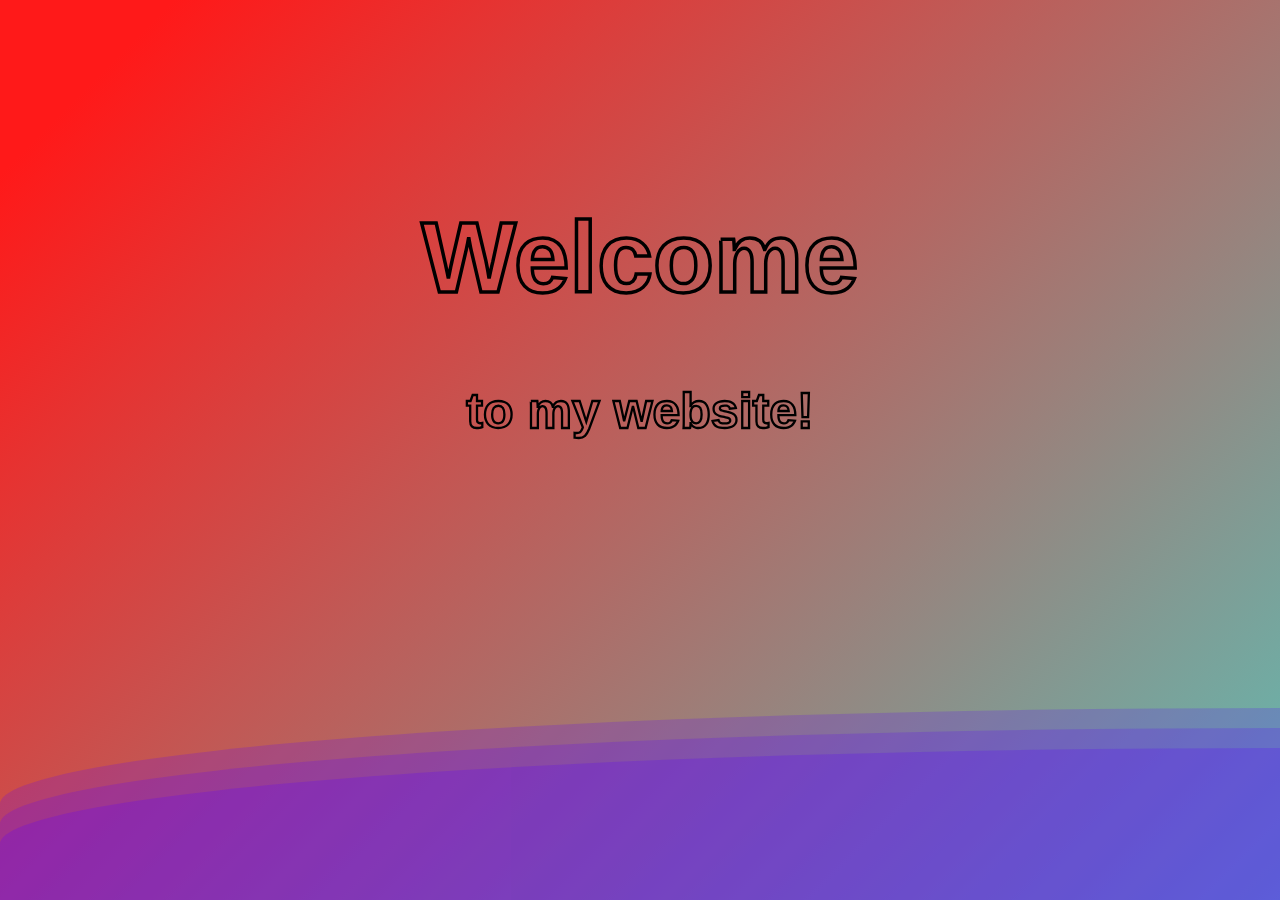
==== index.html @ c53c3adb "initial" ====
<!DOCTYPE html>
<!-- Credits to https://codepen.io/baarbaracrr/pen/KKovmGb -->
<html lang='en'>
	<head>
		<title>skitles site</title>                                 <!-- Tab Title  -->
        <link rel="icon" href="img/sparkles.svg" type="image/x-icon">    <!-- Tab-Icon   -->
		<meta charset='utf-8'/>                     
        <link rel="stylesheet" href="woof.css">
	</head>
	<body>
        <div>
            <div class="wave"></div>
            <div class="wave"></div>
            <div class="wave"></div>
        </div>
    </body>
    <main>  
        <h1 class="title-h1">Welcome</h1>    <!-- Title -->
        <h3 class="title-h3">to my website!</h3> <!-- Subtitle -->
    </main>
</html>
---- woof.css ----
/* Credits to https://codepen.io/baarbaracrr/pen/KKovmGb */
/**/
body {
    margin: auto;
    font-family: -apple-system, BlinkMacSystemFont, sans-serif;
    overflow: auto;
    background: linear-gradient(315deg, rgba(101,0,94,1) 3%, rgba(60,132,206,1) 38%, rgba(48,238,226,1) 68%, rgba(255,25,25,1) 98%);
    animation: gradient 15s ease infinite;
    background-size: 400% 400%;
    background-attachment: fixed;
}

@keyframes gradient {
    0% {
        background-position: 0% 0%;
    }
    50% {
        background-position: 100% 100%;
    }
    100% {
        background-position: 0% 0%;
    }
}

.wave {
    background: rgba(93, 0, 255, 0.25);
    border-radius: 1000% 1000% 0 0;
    position: fixed;
    width: 200%;
    height: 12em;
    animation: wave 10s -3s linear infinite;
    transform: translate3d(0, 0, 0);
    opacity: 0.8;
    bottom: 0;
    left: 0;
    z-index: -1;
}

.wave:nth-of-type(2) {
    bottom: -1.25em;
    animation: wave 18s linear reverse infinite;
    opacity: 0.8;
}

.wave:nth-of-type(3) {
    bottom: -2.5em;
    animation: wave 20s -1s reverse infinite;
    opacity: 0.9;
}

@keyframes wave {
    2% {
        transform: translateX(1);
    }

    25% {
        transform: translateX(-25%);
    }

    50% {
        transform: translateX(-50%);
    }

    75% {
        transform: translateX(-25%);
    }

    100% {
        transform: translateX(1);
    }
}

.title-h1 {
    text-align: center;
    color: rgba(255, 255, 255, 0);
    -webkit-text-stroke: 3.5px rgb(0, 0, 0);
    font-size: 100px;
    margin-top: 200px;
    font-weight: bold;
}
.title-h2 {
    text-align: center;
    color: rgba(255, 255, 255, 0);
    -webkit-text-stroke: 3.5px rgb(0, 0, 0);
    font-size: 75px;
    margin-top: 30px;
    font-weight: bold;
}
.title-h3 {
    text-align: center;
    color: rgba(255, 255, 255, 0);
    -webkit-text-stroke: 2.3px rgb(0, 0, 0);
    font-size: 50px;
    margin-top: 10px;
    font-weight: bold;
}
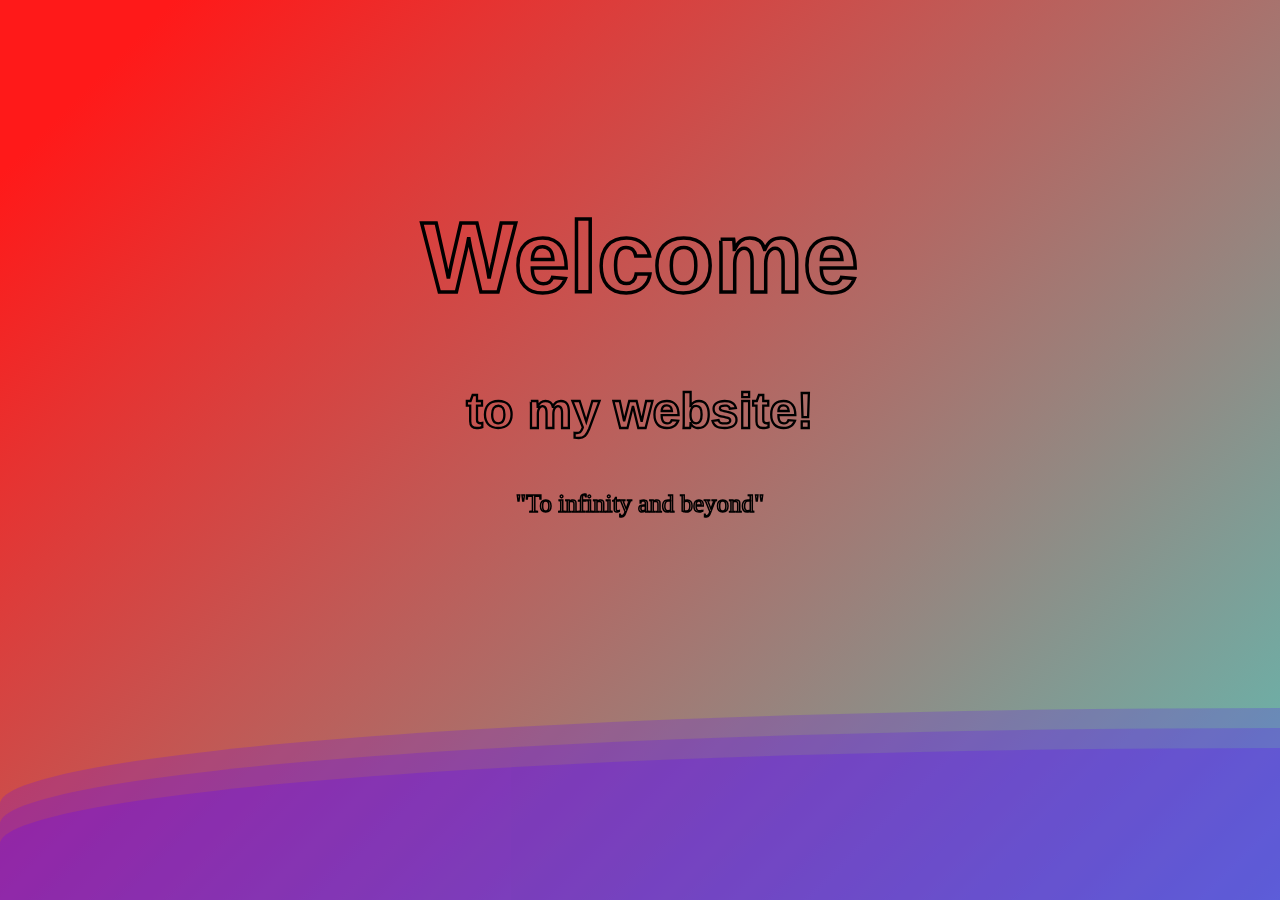
==== commit 124913db: "modified:   index.html" ====
--- a/index.html
+++ b/index.html
@@ -17,5 +17,6 @@
     <main>  
         <h1 class="title-h1">Welcome</h1>    <!-- Title -->
         <h3 class="title-h3">to my website!</h3> <!-- Subtitle -->
+        <p class="title-desc">"To infinity and beyond"</p>
     </main>
 </html>
--- a/woof.css
+++ b/woof.css
@@ -93,4 +93,12 @@
     font-size: 50px;
     margin-top: 10px;
     font-weight: bold;
+}
+.title-desc {
+    text-align: center;
+    color: rgba(255, 255, 255, 0);
+    -webkit-text-stroke: 1.5px rgb(0, 0, 0);
+    font-size: 25px;
+    margin-top: 15px;
+    font-family: cursive;
 }
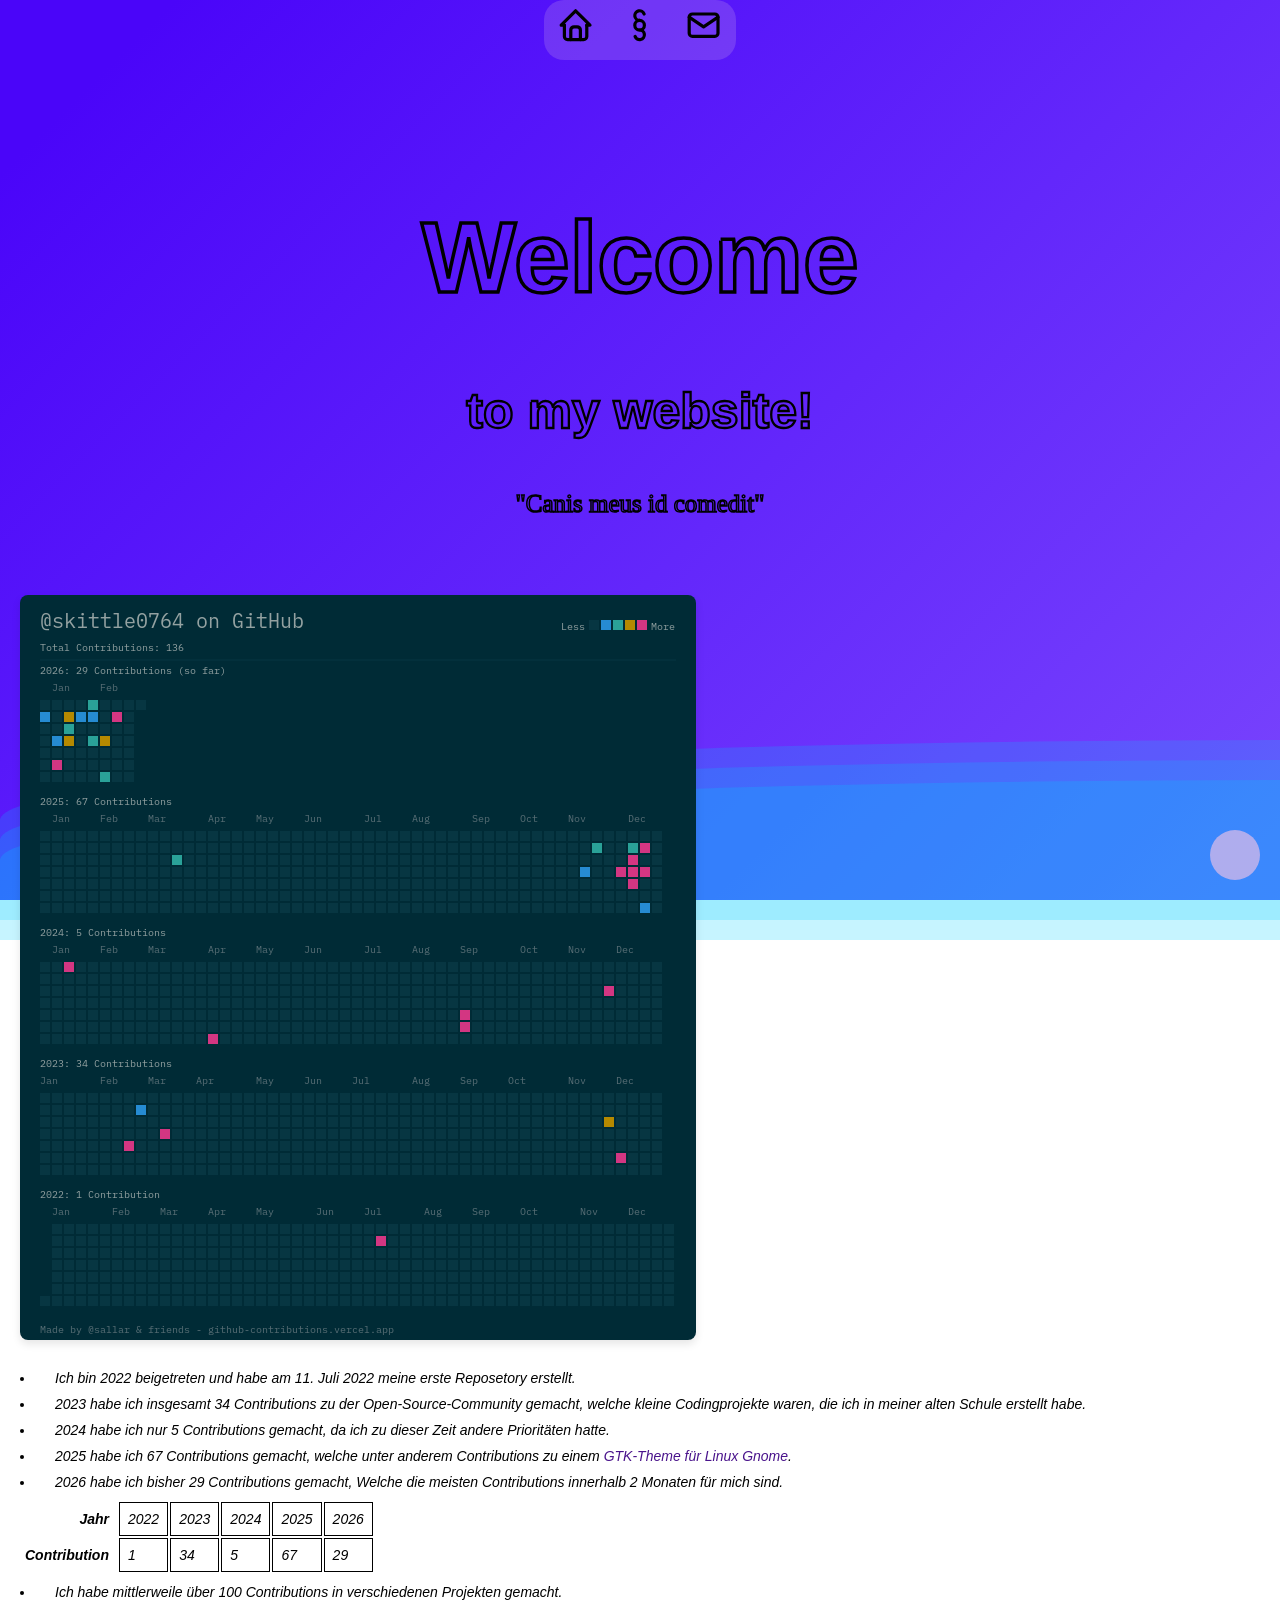
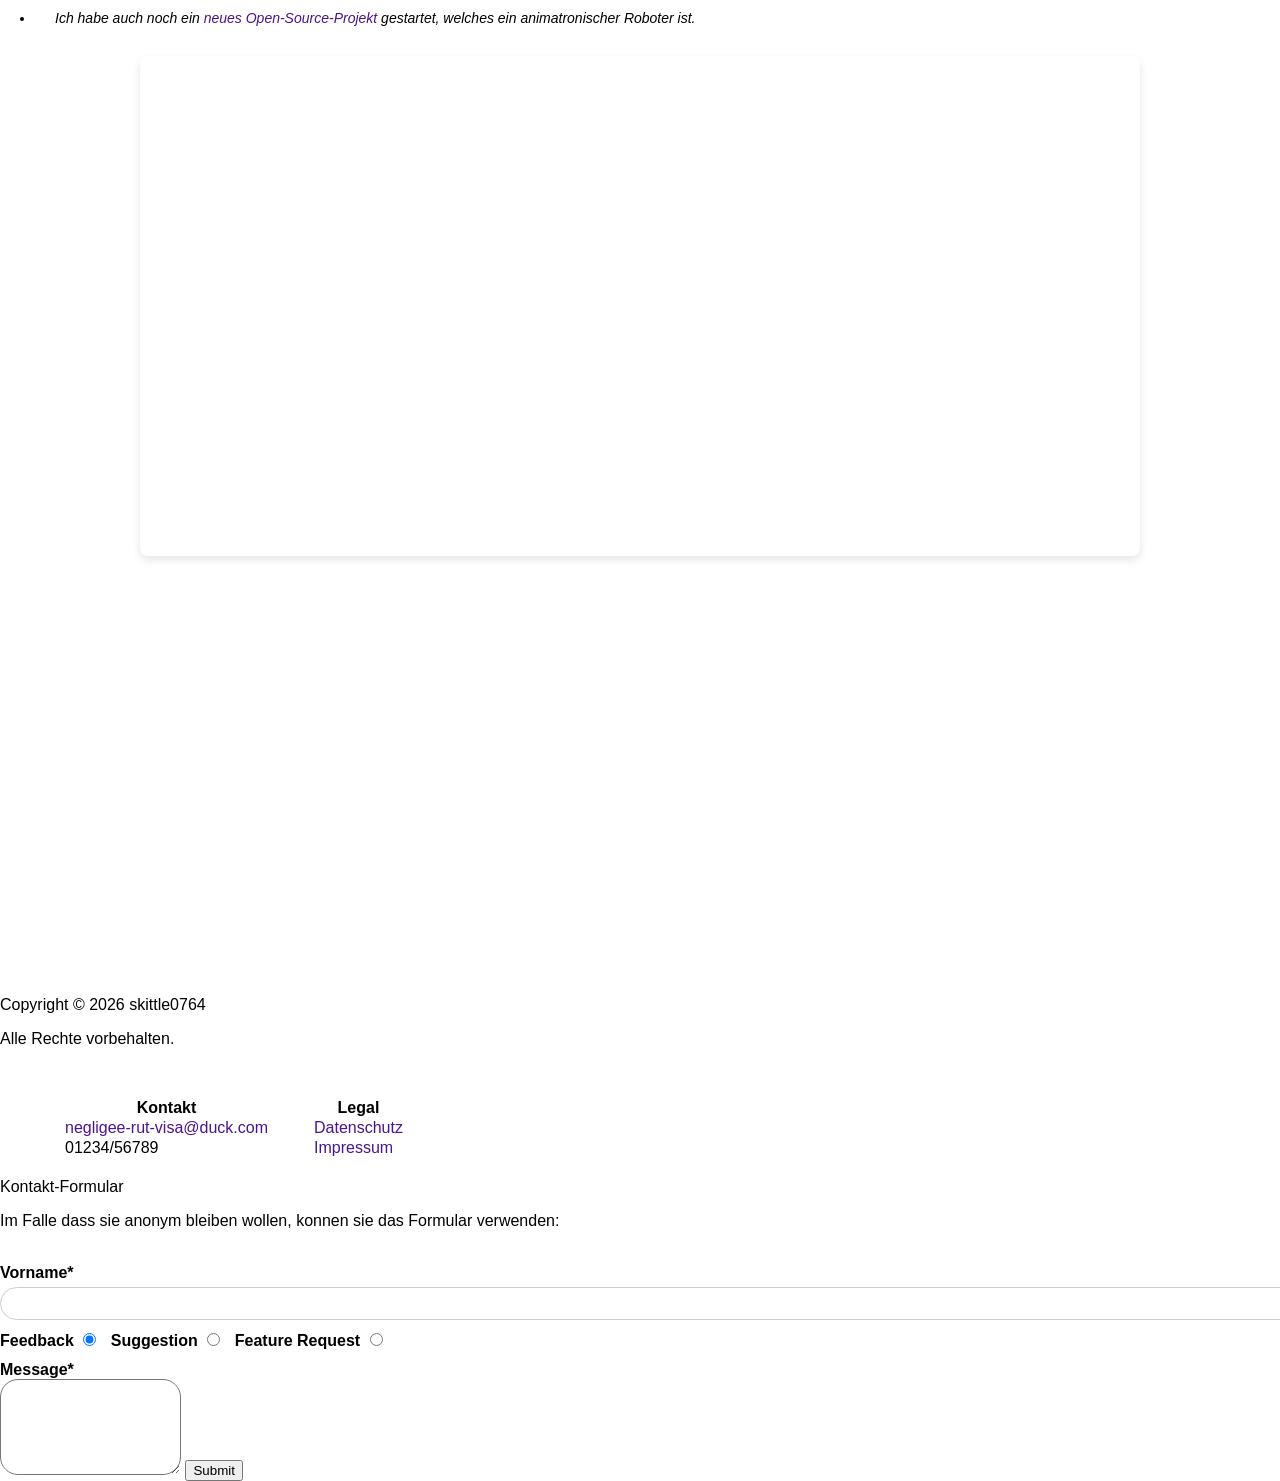
==== commit 8ea910a8: "finally done.. deadlines tmr.. and its 10:42 pm" ====
--- a/index.html
+++ b/index.html
@@ -1,22 +1,169 @@
 <!DOCTYPE html>
-<!-- Credits to https://codepen.io/baarbaracrr/pen/KKovmGb -->
-<html lang='en'>
-	<head>
-		<title>skitles site</title>                                 <!-- Tab Title  -->
-        <link rel="icon" href="img/sparkles.svg" type="image/x-icon">    <!-- Tab-Icon   -->
-		<meta charset='utf-8'/>                     
-        <link rel="stylesheet" href="woof.css">
-	</head>
-	<body>
+<html lang='de'>
+
+<head>
+    <title>skitles site</title> <!-- Tab Title  -->
+    <link rel="icon" href="img/sparkles.svg" type="image/x-icon"> <!-- Tab-Icon   -->
+    <meta charset='utf-8' />
+    <link rel="stylesheet" href="style.css">
+</head>
+
+<body class="index">
+    <nav class="head-menu">
+        <a class="hm-svg" href="index.html">
+            <svg class="hm-svg" xmlns="img/svg" width="24" height="24" viewBox="0 0 24 24" fill="none"
+                stroke="currentColor" stroke-width="2" stroke-linecap="round" stroke-linejoin="round">
+                <path stroke="none" d="M0 0h24v24H0z" fill="none" />
+                <path d="M5 12l-2 0l9 -9l9 9l-2 0" />
+                <path d="M5 12v7a2 2 0 0 0 2 2h10a2 2 0 0 0 2 -2v-7" />
+                <path d="M9 21v-6a2 2 0 0 1 2 -2h2a2 2 0 0 1 2 2v6" />
+            </svg>
+        </a>
+        <a class="hm-svg" href="datenschutz.html">
+            <svg class="hm-svg" xmlns="img/svg" width="24" height="24" viewBox="0 0 24 24" fill="none"
+                stroke="currentColor" stroke-width="2" stroke-linecap="round" stroke-linejoin="round">
+                <path stroke="none" d="M0 0h24v24H0z" fill="none" />
+                <path d="M9.172 19a3 3 0 1 0 2.828 -4" />
+                <path d="M14.83 5a3 3 0 1 0 -2.83 4" />
+                <path d="M9 12a3 3 0 1 0 6 0a3 3 0 1 0 -6 0" />
+            </svg>
+        </a>
+        <a class="hm-svg" href="impressium.html">
+            <svg class="hm-svg" xmlns="img/svg" width="24" height="24" viewBox="0 0 24 24" fill="none"
+                stroke="currentColor" stroke-width="2" stroke-linecap="round" stroke-linejoin="round">
+                <path stroke="none" d="M0 0h24v24H0z" fill="none" />
+                <path d="M3 7a2 2 0 0 1 2 -2h14a2 2 0 0 1 2 2v10a2 2 0 0 1 -2 2h-14a2 2 0 0 1 -2 -2v-10" />
+                <path d="M3 7l9 6l9 -6" />
+            </svg>
+        </a>
+        <!-- SVG Icons von https://tabler.io/icons -->
+    </nav>
+    <!--
+    <svg class="hb-bar" xmlns="img/svg" width="24" height="24" viewBox="0 0 24 24" fill="none" stroke="currentColor" stroke-width="2" stroke-linecap="round" stroke-linejoin="round" class="icon icon-tabler icons-tabler-outline icon-tabler-separator"><path stroke="none" d="M0 0h24v24H0z" fill="none"/><path d="M3 12l0 .01" /><path d="M7 12l10 0" /><path d="M21 12l0 .01" /></svg>
+-->
+    <button class="bottom-jump">
+        <a href="#footer">
+            <svg xmlns="img/svg" width="24" height="24" viewBox="0 0 24 24" fill="none" stroke="currentColor"
+                stroke-width="2" stroke-linecap="round" stroke-linejoin="round" <path stroke="none" d="M0 0h24v24H0z"
+                fill="none" />
+            <path d="M8 12l4 4l4 -4" />
+            <path d="M12 8v8" />
+            <path d="M12 3c7.2 0 9 1.8 9 9c0 7.2 -1.8 9 -9 9c-7.2 0 -9 -1.8 -9 -9c0 -7.2 1.8 -9 9 -9" />
+            </svg>
+        </a>
+    </button>
+    <div>
+        <div class="wave"></div>
+        <div class="wave"></div>
+        <div class="wave"></div>
+    </div>
+    <main>
+        <h1 class="title-h1">Welcome</h1> <!-- Title -->
+        <h3 class="title-h3">to my website!</h3> <!-- Subtitle -->
+        <p class="title-quote">"Canis meus id comedit"</p>
+        <p class="title-quote-translation">Übersetzung: "Mein Hund hats gegessen"</p>
         <div>
-            <div class="wave"></div>
-            <div class="wave"></div>
-            <div class="wave"></div>
+            <img class="graph-img" src="img/contributions.png" alt="contributions"> <!-- GitHub Contributions Graph -->
+            <div class="graph-img-caption">
+                <ul>
+                    <li>Ich bin 2022 beigetreten und habe am 11. Juli 2022 meine erste Reposetory erstellt.</li>
+                    <li>2023 habe ich insgesamt 34 Contributions zu der Open-Source-Community gemacht,
+                        welche kleine Codingprojekte waren, die ich in meiner alten Schule erstellt habe.</li>
+                    <li>2024 habe ich nur 5 Contributions gemacht, da ich zu dieser Zeit andere Prioritäten hatte.</li>
+                    <li>2025 habe ich 67 Contributions gemacht, welche unter anderem
+                        Contributions zu einem <a href="https://github.com/kayozxo/GNOME-macOS-Tahoe">GTK-Theme für
+                            Linux
+                            Gnome</a>.</li> <!-- Punkt 23: Externer Link durch Text -->
+                    <li>2026 habe ich bisher 29 Contributions gemacht, Welche die meisten Contributions innerhalb 2
+                        Monaten
+                        für mich sind.</li>
+                </ul>
+                <table class="tab">
+                    <tr class="tab">
+                        <th class="tab">Jahr</th>
+                        <td class="tab">2022</td>
+                        <td class="tab">2023</td>
+                        <td class="tab">2024</td>
+                        <td class="tab">2025</td>
+                        <td class="tab">2026</td>
+                    </tr>
+                    <tr class="tab">
+                        <th class="tab">Contribution</th>
+                        <td class="tab">1</td>
+                        <td class="tab">34</td>
+                        <td class="tab">5</td>
+                        <td class="tab">67</td>
+                        <td class="tab">29</td>
+                    </tr>
+                </table>
+                <ul>
+                    <li>Ich habe mittlerweile über 100 Contributions in verschiedenen Projekten gemacht.</li>
+                    <li>Ich habe auch noch ein <a
+                            href=https://raw.githubusercontent.com/skittle0764/BonBon/refs/heads/main/README.md>neues
+                            Open-Source-Projekt</a> gestartet, welches ein animatronischer Roboter ist.</li>
+                </ul>
+            </div>
+
         </div>
-    </body>
-    <main>  
-        <h1 class="title-h1">Welcome</h1>    <!-- Title -->
-        <h3 class="title-h3">to my website!</h3> <!-- Subtitle -->
-        <p class="title-desc">"To infinity and beyond"</p>
+
+        <iframe class="yt" src="http://femboyz.duckdns.org:3000/embed/mEJ_jxFJU_0?" title="YouTube video player"
+            frameborder="0"
+            allow="accelerometer; autoplay; clipboard-write; encrypted-media; gyroscope; picture-in-picture"
+            allowfullscreen></iframe>
+        <!-- Punkt 29: Mindestens 1 Youtube Video. Nicht wirklich Youtube, aber eine selbst gehostete alternative -->
+
+        <div class="embed-map-fixed">
+            <div class="embed-map-container">
+                <iframe class="embed-map-frame" frameborder="0" scrolling="no" marginheight="0" marginwidth="0"
+                    src="https://maps.google.com/maps?width=600&height=400&hl=en&q=Milaneo&t=p&z=17&ie=UTF8&iwloc=B&output=embed">
+                </iframe>
+            </div>
+        </div>
     </main>
+</body>
+
+<body class="base">
+
+    <div class="footer" id="footer">
+        <p>Copyright © 2026 skittle0764</p>
+        <p>Alle Rechte vorbehalten.</p>
+        <div class="footer-info">
+            <table class="footer">
+                <tr class="footer">
+                    <th class="footer">Kontakt</th>
+                    <th class="footer">Legal</th>
+                </tr>
+                <tr class="footer">
+                    <td class="footer"><a href="mailto:negligee-rut-visa@duck.com">negligee-rut-visa@duck.com</a></td>
+                    <td class="footer"><a href="datenschutz.html">Datenschutz</a></td>
+                </tr>
+                <tr class="footer">
+                    <td class="footer">01234/56789</td>
+                    <td class="footer"><a href="impressium.html">Impressum</a></td>
+
+                    </td>
+                </tr>
+            </table>
+            <p>Kontakt-Formular</p>
+            <p>Im Falle dass sie anonym bleiben wollen, konnen sie das Formular verwenden:</p>
+            <form class="form">
+                <label><br><b>Vorname*</b></br></label>
+                <input type="text" id="vorname" required>
+
+                <label for="radioKG">Feedback</label>
+                <input type="radio" name="G" checked>
+                <label for="radioC">Suggestion</label>
+                <input type="radio" name="G">
+                <label for="radioB">Feature Request</label>
+                <input type="radio" name="G">
+
+                <label><br><b>Message*</b></br></label>
+                <textarea id="textarea" rows="6" required> </textarea>
+
+                <button type="submit">Submit</button>
+            </form>
+        </div>
+    </div>
+</body>
+
 </html>
--- a/style.css
+++ b/style.css
@@ -0,0 +1,345 @@
+/* Die teile sind so angeordnet sodass man die collapse funktion in seiner IDE verwenden kann */
+
+/* Global */
+html {
+    margin: 0;
+    padding: 0;
+} a {
+    color: #4a148c;
+    text-decoration: none;
+} a:hover {
+    text-decoration: underline;
+} 
+
+/* Index Animations */
+body.index {
+    margin: 0;
+    font-family: -apple-system, BlinkMacSystemFont, sans-serif;
+    overflow-x: hidden;
+    overflow-y: auto;
+    min-height: 100vh;
+    background: linear-gradient(315deg, rgb(244, 0, 228) 3%,
+            rgb(28, 0, 73) 38%, rgb(136, 89, 254) 68%, rgb(74, 5, 249) 98%);
+    /* gratent -- https://www.w3schools.com/css/css3_gradients.asp */
+    animation: gradient 100s ease infinite;
+    background-size: 400% 400%;
+    background-attachment: fixed;
+} @keyframes gradient {
+
+    /* --|                                                          */
+    0% {
+        /*   |                                                          */
+        background-position: 0% 0%;
+        /*   |                                                          */
+    }
+
+    /*   |                                                          */
+    50% {
+        /*   |-- Animation von 0/0 auf 50/100 zurück auf 100/0 und loop */
+        background-position: 100% 100%;
+        /*   |                                                          */
+    }
+
+    /*   |                                                          */
+    100% {
+        /*   |                                                          */
+        background-position: 0% 0%;
+        /* --|                                                          */
+    }
+} .wave {
+    background: rgba(0, 208, 254, 0.25);
+    /* Semi transparent */
+    border-radius: 1000% 1000% 0 0;
+    /* wellenform */
+    position: fixed;
+    /* fixed damit die Wellen immer am unteren Rand bleiben, auch wenn gescrollt wird */
+    width: 200%;
+    /* breiter als der view, damit die animation flüssig aussieht */
+    height: 10em;
+    /* max höhe der wellen */
+    animation: wave 10s -3s linear infinite;
+    /* 3s delay und läuft für 10s */
+    transform: translate3d(0, 0, 0);
+    /* verwende gpu für flüssigere animation*/
+    opacity: 0.8;
+    /* transparent */
+    bottom: 0;
+    /* nach links unten gekoppelt */
+    left: 0;
+    /* --| */
+    z-index: -1;
+    /* hinter allem anderen */
+} .wave:nth-of-type(2) {
+    bottom: -1.25em;
+    /* unter der ersten Welle */
+    animation: wave 18s linear reverse infinite;
+    /* reverse animation wie bei wave 1 */
+    opacity: 0.8;
+    /* transparent */
+} .wave:nth-of-type(3) {
+    bottom: -2.5em;
+    /* unter der zweiten Welle */
+    animation: wave 20s -1s reverse infinite;
+    /* reverse animation wie bei wave 1, aber mit 1s delay */
+    opacity: 0.9;
+    /* ein bissl weniger transparent */
+} @keyframes wave {
+    2% {
+        transform: translateX(1);
+        /* loop, hab mich von https://codepen.io/baarbaracrr/pen/KKovmGb inspirieren lassen */
+    }
+
+    25% {
+        transform: translateX(-25%);
+    }
+
+    50% {
+        transform: translateX(-50%);
+    }
+
+    75% {
+        transform: translateX(-25%);
+    }
+
+    100% {
+        transform: translateX(1);
+    }
+} 
+
+/* Header Menu */
+.head-menu {
+    position: fixed;
+    top: 0;
+    left: 50%;
+    transform: translateX(-50%);
+    width: 15%;
+    height: 60px;
+    background-color: rgba(225, 190, 231, 0.2);
+    display: flex;
+    align-items: center;
+    justify-content: center;
+    z-index: 10000;
+    border-radius: 20px;
+} .head-menu nav {
+    background: none;
+    border: none;
+    cursor: pointer;
+    padding: 10%;
+} .hm-svg {
+    color: black;
+    width: 80%;
+    height: 80%;
+    display: block;
+    margin: 0 auto;
+    transition: transform 0.2s ease, color 0.2s ease;
+    align-items: center;
+    z-index: 10001;
+} .hm-svg:hover {
+    color: #010041;
+    transform: scale(1.15);
+}
+
+/* textstyles index */ 
+.title-h1 {
+    text-align: center;
+    color: rgba(255, 255, 255, 0);
+    -webkit-text-stroke: 3.5px rgb(0, 0, 0);
+    font-size: 100px;
+    margin-top: 200px;
+    font-weight: bold;
+} .title-h2 {
+    text-align: center;
+    color: rgba(255, 255, 255, 0);
+    -webkit-text-stroke: 3.5px rgb(0, 0, 0);
+    font-size: 75px;
+    margin-top: 20px;
+    font-weight: bold;
+} .title-h3 {
+    text-align: center;
+    color: rgba(255, 255, 255, 0);
+    -webkit-text-stroke: 2.3px rgb(0, 0, 0);
+    font-size: 50px;
+    margin-top: 10px;
+    font-weight: bold;
+} .title-quote {
+    text-align: center;
+    color: rgba(255, 255, 255, 0);
+    -webkit-text-stroke: 1.5px rgb(0, 0, 0);
+    font-size: 25px;
+    margin-top: 15px;
+    font-family: cursive;
+    /* funktioniert warum auch immer nicht */
+} .title-quote-translation {
+    text-align: center;
+    color: rgba(255, 255, 255, 0);
+    -webkit-text-stroke: 1.5px rgb(0, 0, 0, 0);
+    font-size: 15px;
+    margin-top: 7px;
+    font-family: cursive;
+    /* funktioniert warum auch immer nicht */
+    transition: transform 0.2s ease, color 0.2s ease;
+} .title-quote:hover~.title-quote-translation {
+    text-align: center;
+    color: rgba(255, 255, 255, 0);
+    -webkit-text-stroke: 1.5px rgb(0, 0, 0, 1);
+    font-size: 15px;
+    margin-top: 7px;
+    font-family: cursive;
+    /* funktioniert warum auch immer nicht */
+    transform: scale(1.15);
+} .bottom-jump {
+    position: fixed;
+    bottom: 20px;
+    right: 20px;
+    background-color: rgba(225, 190, 231, 0.7);
+    border: none;
+    border-radius: 50%;
+    width: 50px;
+    height: 50px;
+    display: flex;
+    align-items: center;
+    justify-content: center;
+    cursor: pointer;
+    z-index: 10000;
+} .bottom-jump svg {
+    color: black;
+    width: 80%;
+    height: 80%;
+    transition: transform 0.2s ease, color 0.2s ease;
+} .bottom-jump svg:hover {
+    color: #010041;
+    transform: scale(1.15);
+} .graph-img {
+    display: inline-block;
+    margin: 20px auto;
+    max-width: 80%;
+    height: auto;
+    width: auto;
+    border-radius: 8px;
+    box-shadow: 0 4px 8px rgba(0, 0, 0, 0.1);
+    vertical-align: middle;
+    margin-left: 20px;
+} .graph-img-caption {
+    display: inline-block;
+    font-size: 14px;
+    color: #000000;
+    margin-left: 15px;
+    font-style: italic;
+    vertical-align: middle;
+    overflow-x: auto;
+} .graph-img-caption ul {
+    margin: 10px 0;
+    padding-left: 20px;
+} .graph-img-caption li {
+    margin: 10px 0;
+    padding-left: 20px;
+} .yt {
+    display: block;
+    margin: 20px auto;
+    max-width: 80%;
+    height: 500px;
+    width: 1000px;
+    border-radius: 8px;
+    box-shadow: 0 4px 8px rgba(0, 0, 0, 0.1);
+} .tab table {
+    border: #000000 1px solid;
+    border-inline-style: 1px solid;
+    table-layout: auto;
+} .tab td {
+    border: #000000 1px solid;
+    border-inline-style: 1px solid;
+    padding: 8px;
+    text-align: left;
+} .tab th {
+    padding: 8px;
+    text-align: right;
+} .footer-info {
+    margin-top: 50px;
+}.footer th {
+    padding-left: 45px;
+} .footer td {
+    padding-left: 45px;
+} .footer table {
+    border: none;
+    border-collapse: collapse;
+    margin: 20px;
+} .embed-map-fixed {
+    position: relative;
+    text-align: right;
+    width: 600px;
+    height: 400px;
+    margin: 20px auto;
+} .embed-map-container {
+    overflow: hidden;
+    background: none !important;
+    width: 600px;
+    height: 400px;
+} .embed-map-frame {
+    width: 600px !important;
+    height: 400px !important;
+} .form #vorname {
+    width: 100%;
+    padding: 8px;
+    margin-top: 5px;
+    margin-bottom: 10px;
+    border: 1px solid #ccc;
+    border-radius: 18px;
+} .form label {
+    font-weight: bold;
+} .form input[type="radio"] {
+    margin-right: 10px;
+    margin-bottom: 15px;
+} .form #textarea {
+    color: #999;
+    border-radius: 18px;
+}
+
+/* Datenschutz & Impressium Styling */
+body.legal {
+    font-family: Arial, sans-serif;
+    line-height: 1.6;
+    color: #333;
+    background-color: #d1c4e9;
+    padding: 20px;
+} .inhaltsverzeichnis {
+    background-color: #9575cdcc;
+    /* weißer Hintergrund mit Transparenz */
+    padding: 15px;
+    /* etwas Innenabstand */
+    border-radius: 8px;
+    /* abgerundete Ecken */
+    margin-bottom: 20px;
+    /* Abstand nach unten */
+} div.group.legal {
+    background-color: #7e57c2cc;
+    /* weißer Hintergrund mit Transparenz */
+    padding: 25px;
+    /* etwas Innenabstand */
+    border-radius: 8px;
+    /* abgerundete Ecken */
+    margin-bottom: 30px;
+    /* Abstand nach unten */
+} div.legal {
+    background-color: #b39ddbcc;
+    margin-bottom: 15px;
+    padding: 15px;
+    /* etwas Innenabstand */
+    border-radius: 8px;
+    /* abgerundete Ecken */
+} h1.legal {
+    color: #4a148c;
+    text-align: center;
+    margin-top: 60px;
+} h2.legal {
+    color: #4a148c;
+    margin-top: 0;
+} h3.legal {
+    color: #4a148c;
+    margin-top: 0;
+} p.legal {
+    color: #333;
+    margin-bottom: 15px;
+} .adsimple-creds {
+    margin-top:15px
+}
+
